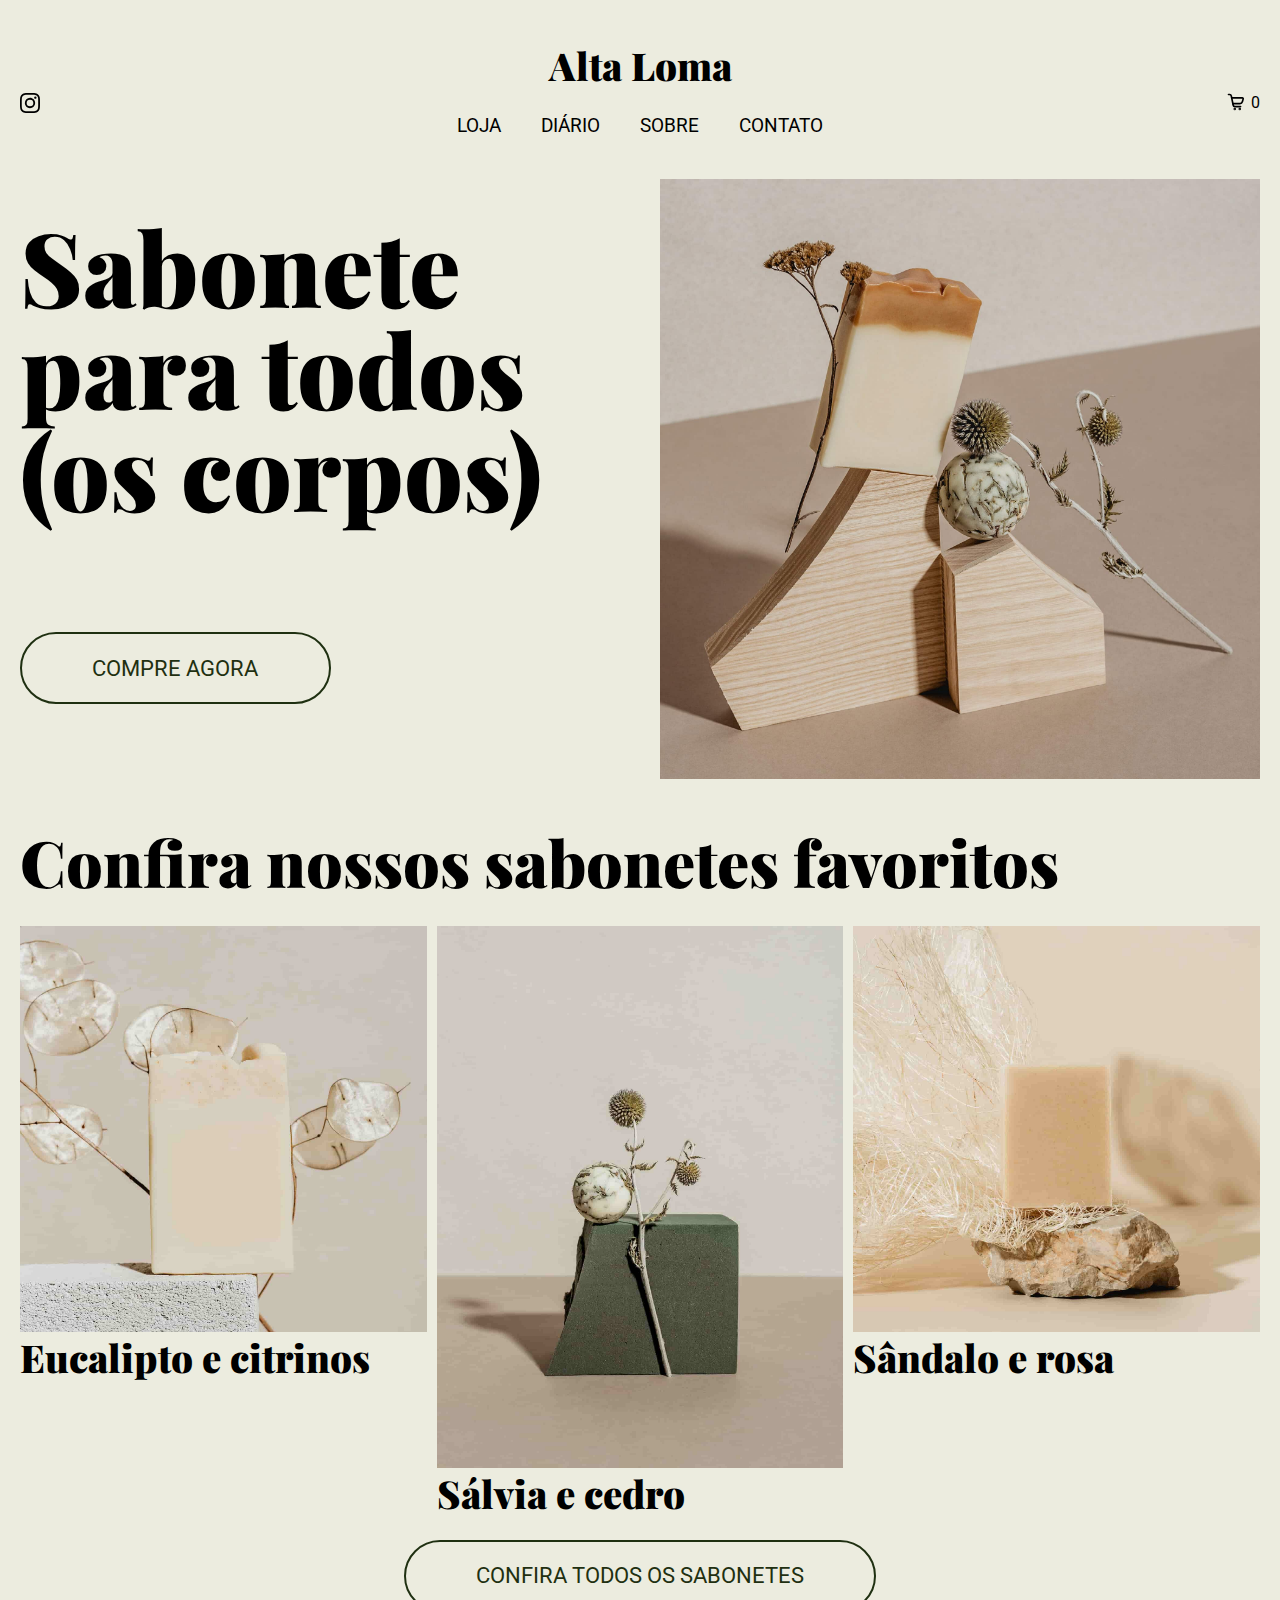
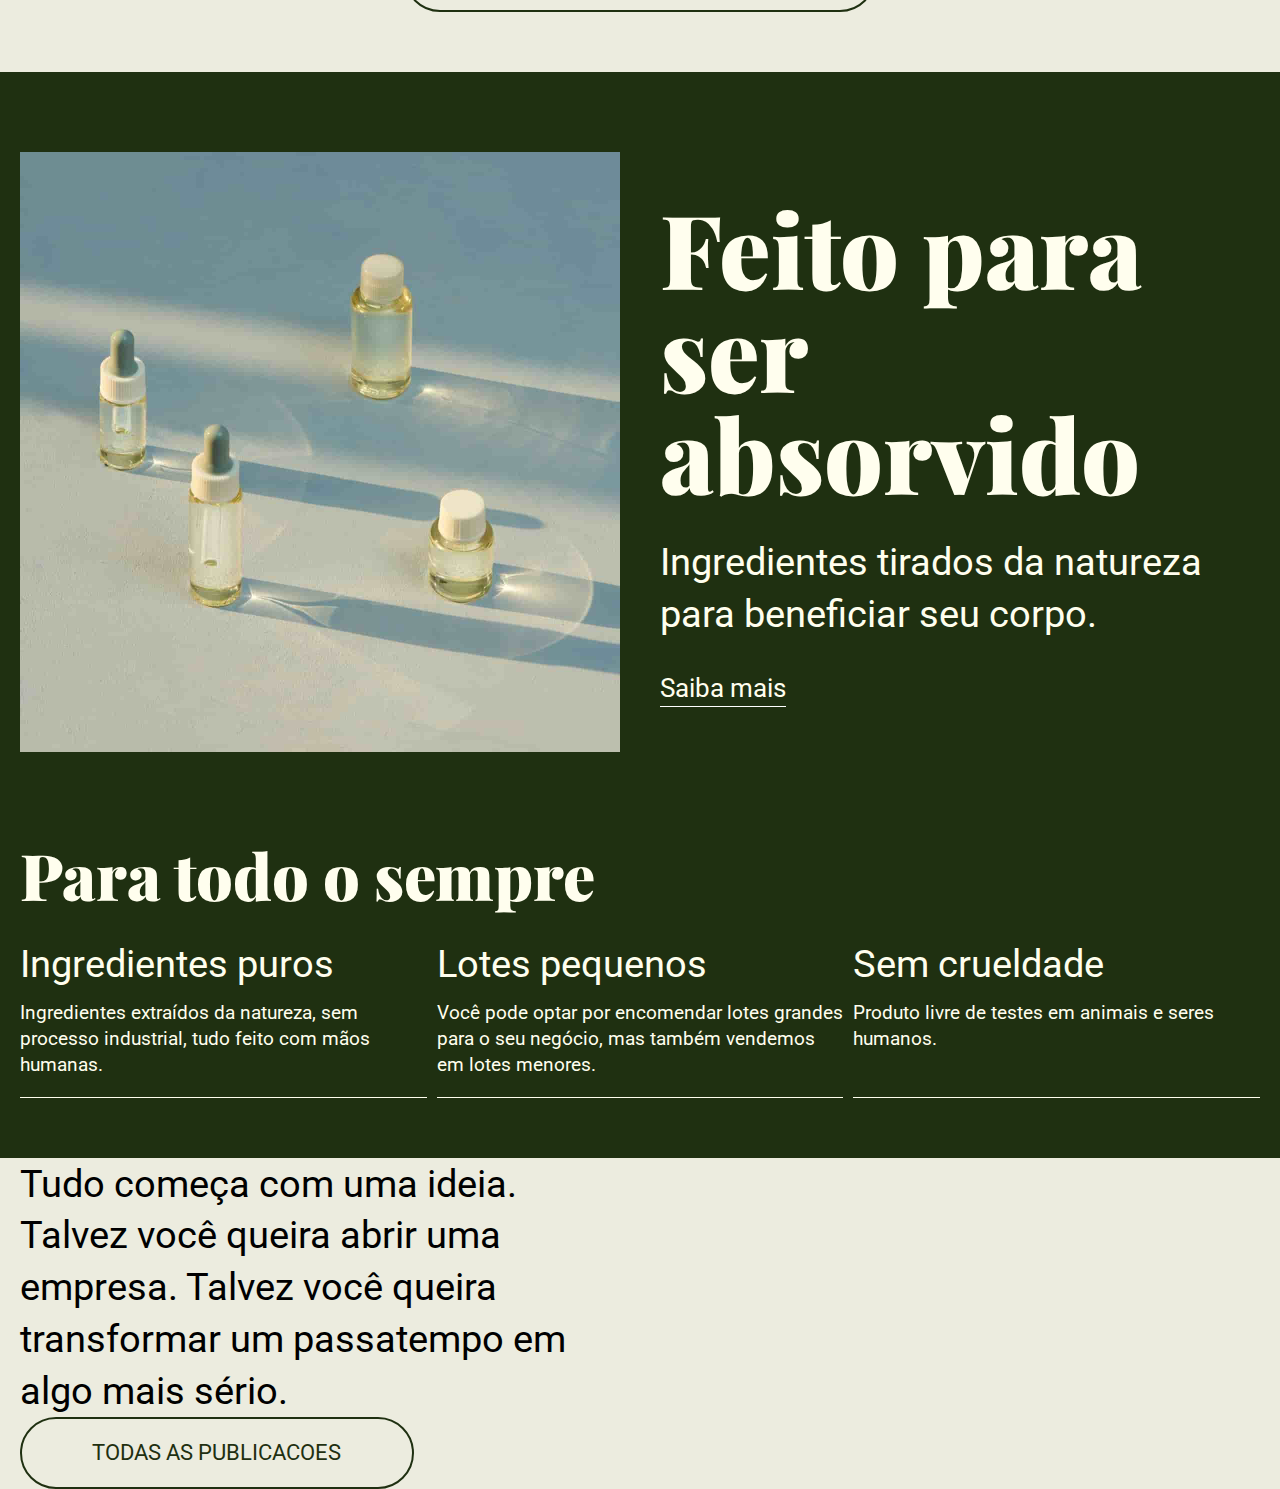
==== index.html @ 415ef09e "Inicia a seção de diário da home" ====
<!DOCTYPE html>
<html lang="pt-br">
<head>
  <meta charset="UTF-8">
  <meta name="viewport" content="width=device-width, initial-scale=1.0">
  <title>Alta Loma</title>
  <link rel="stylesheet" href="./css/style.css">

  <link rel="preconnect" href="https://fonts.googleapis.com">
  <link rel="preconnect" href="https://fonts.gstatic.com" crossorigin>
  <link href="https://fonts.googleapis.com/css2?family=Playfair+Display:ital,wght@0,400..900;1,400..900&family=Roboto:ital,wght@0,100..900;1,100..900&display=swap" rel="stylesheet">
</head>
<body>
  <header class="home">
    <a class="logo font-1-b" href="./">Alta Loma</a>
    <div class="carrinho-menu">
      <div class="rede-carrinho">
        <a class="rede" href="https://instagram.com"><img src="./img/redes/instagram.svg" alt="Instagram" width="20px" height="20px"></a>
        <div class="carrinho">
          <a href="./carrinho.html"><img src="./img/icones/shopping-cart.svg" alt="Carrinho de Compras" width="20px" height="20px"></a>
          <div class="carrinho-itens">
            <p class="cor-0 font-2-rem">0</p>
          </div>
        </div>
      </div>
      <img src="./img/icones/menu.svg" alt="menu" class="menu-toggle" width="30px" height="30px">
      <nav class="menu font-2">
        <ul id="menu-id">
          <li><a href="./loja.html">loja</a></li>
          <li><a href="./diario.html">diário</a></li>
          <li><a href="./sobre.html">sobre</a></li>
          <li><a href="./contato.html">contato</a></li>
        </ul>
      </nav>
    </div>
  </header>

  <main>
    <section id="introducao" class="container introducao">
      <div class="introducao-conteudo">
        <h1 aria-labelledby="introducao" class="font-1-l-b cor-0"><span>Sabonete</span> <span>para todos</span> <span>(os corpos)</span></h1>
        <a class="botao intro" href="./loja.html">compre agora</a>
      </div>

      <img src="./img/fotos/sabonete-intro.jpg" width="100%" height="100%" alt="Sabonetes para todos (os corpos).">
      </div>
    </section>
    
    <section id="sabonetes-home" class="container sabonetes-lista">
      <h2 aria-labelledby="sabonetes-home" class="font-1-m-b">Confira nossos sabonetes favoritos</h2>

      <ul>
        <li>
          <article>
            <img src="./img/fotos/eucalipto-e-citrinos-op.jpg" alt="Eucalipto e citrinos">
            <h3 class="font-1-b">Eucalipto e citrinos</h3>
          </article>
        </li>
        <li>
          <article>
            <img src="./img/fotos/salvia-e-cedro-op.jpg" alt="Sálvia e cedro">
            <h3 class="font-1-b">Sálvia e cedro</h3>
          </article>
        </li>
        <li>
          <article>
            <img src="./img/fotos/sandalo-e-rosa-op.jpg" alt="Sândalo e rosa">
            <h3  class="font-1-b">Sândalo e rosa</h3>
          </article>
        </li>
      </ul>

      <a class="botao lista" href="./loja.html">confira todos os sabonetes</a>
    </section>

    <section id="sobre-home" class="container sobre-home">
      <div aria-labelledby="sobre-home" class="sobre-intro">
        <img src="./img/fotos/ingredientes-op.jpg" alt="Ingredientes">

        <div class="sobre-item">
          <h2 class="font-1-l-b cor-6">Feito para ser absorvido</h2>
          <p class="font-2-m cor-6">Ingredientes tirados da natureza para beneficiar seu corpo.</p>
          <a class="font-2-s cor-6" href="./sobre.html">Saiba mais</a>
        </div>
      </div>

      <div class="sobre-informacoes">
        <h2 class="font-1-m-b cor-6">Para todo o sempre</h2>
        <ul>
          <li>
            <article>
              <h3 class="font-2-m cor-6">Ingredientes puros</h3>
              <p class="font-2 cor-6">Ingredientes extraídos da natureza, sem processo industrial, tudo feito com mãos humanas.</p>
            </article>
          </li>
          <li>
            <article>
              <h3 class="font-2-m cor-6">Lotes pequenos</h3>
              <p class="font-2 cor-6">Você pode optar por encomendar lotes grandes para o seu negócio, mas também vendemos em lotes menores.</p>
            </article>
          </li>
          <li>
            <article>
              <h3 class="font-2-m cor-6">Sem crueldade</h3>
              <p class="font-2 cor-6">Produto livre de testes em animais e seres humanos.</p>
            </article>
          </li>
        </ul>
      </div>
    </section>

    <section id="diario-home" class="diario-home">
      <div class="diario-conteudo">
        <p class="font-2-m cor-0">Tudo começa com uma ideia. Talvez você queira abrir uma empresa. Talvez você queira transformar um passatempo em algo mais sério.</p>
        <a class="botao" href="./diario.html">todas as publicacoes</a>
      </div>

      <div class="diario-itens">
        <div>
          <img src="" alt="">
          <img src="" alt="">
        </div>

        <ul>
          <li>
            <article>
              <a href="">
                <img src="" alt="">
                <p></p>
              </a>
            </article>
          </li>
          <li>
            <article>
              <a href="">
                <img src="" alt="">
                <p></p>
              </a>
            </article>
          </li>
        </ul>
      </div>
    </section>

  </main>

  <script src="./js/script.js"></script>
</body>
</html>
---- css/style.css ----
/* GLOBAL */
@import url(./global/global.css);
@import url(./global/header.css);

/* UTILIDADES */
@import url(./utilidades/tipografia.css);
@import url(./utilidades/cores.css);
@import url(./utilidades/componentes.css);

/* HOME */
@import url(./home/introducao.css);
@import url(./home/sabonetes-lista.css);
@import url(./home/sobre-home.css);
@import url(./home/diario-home.css);
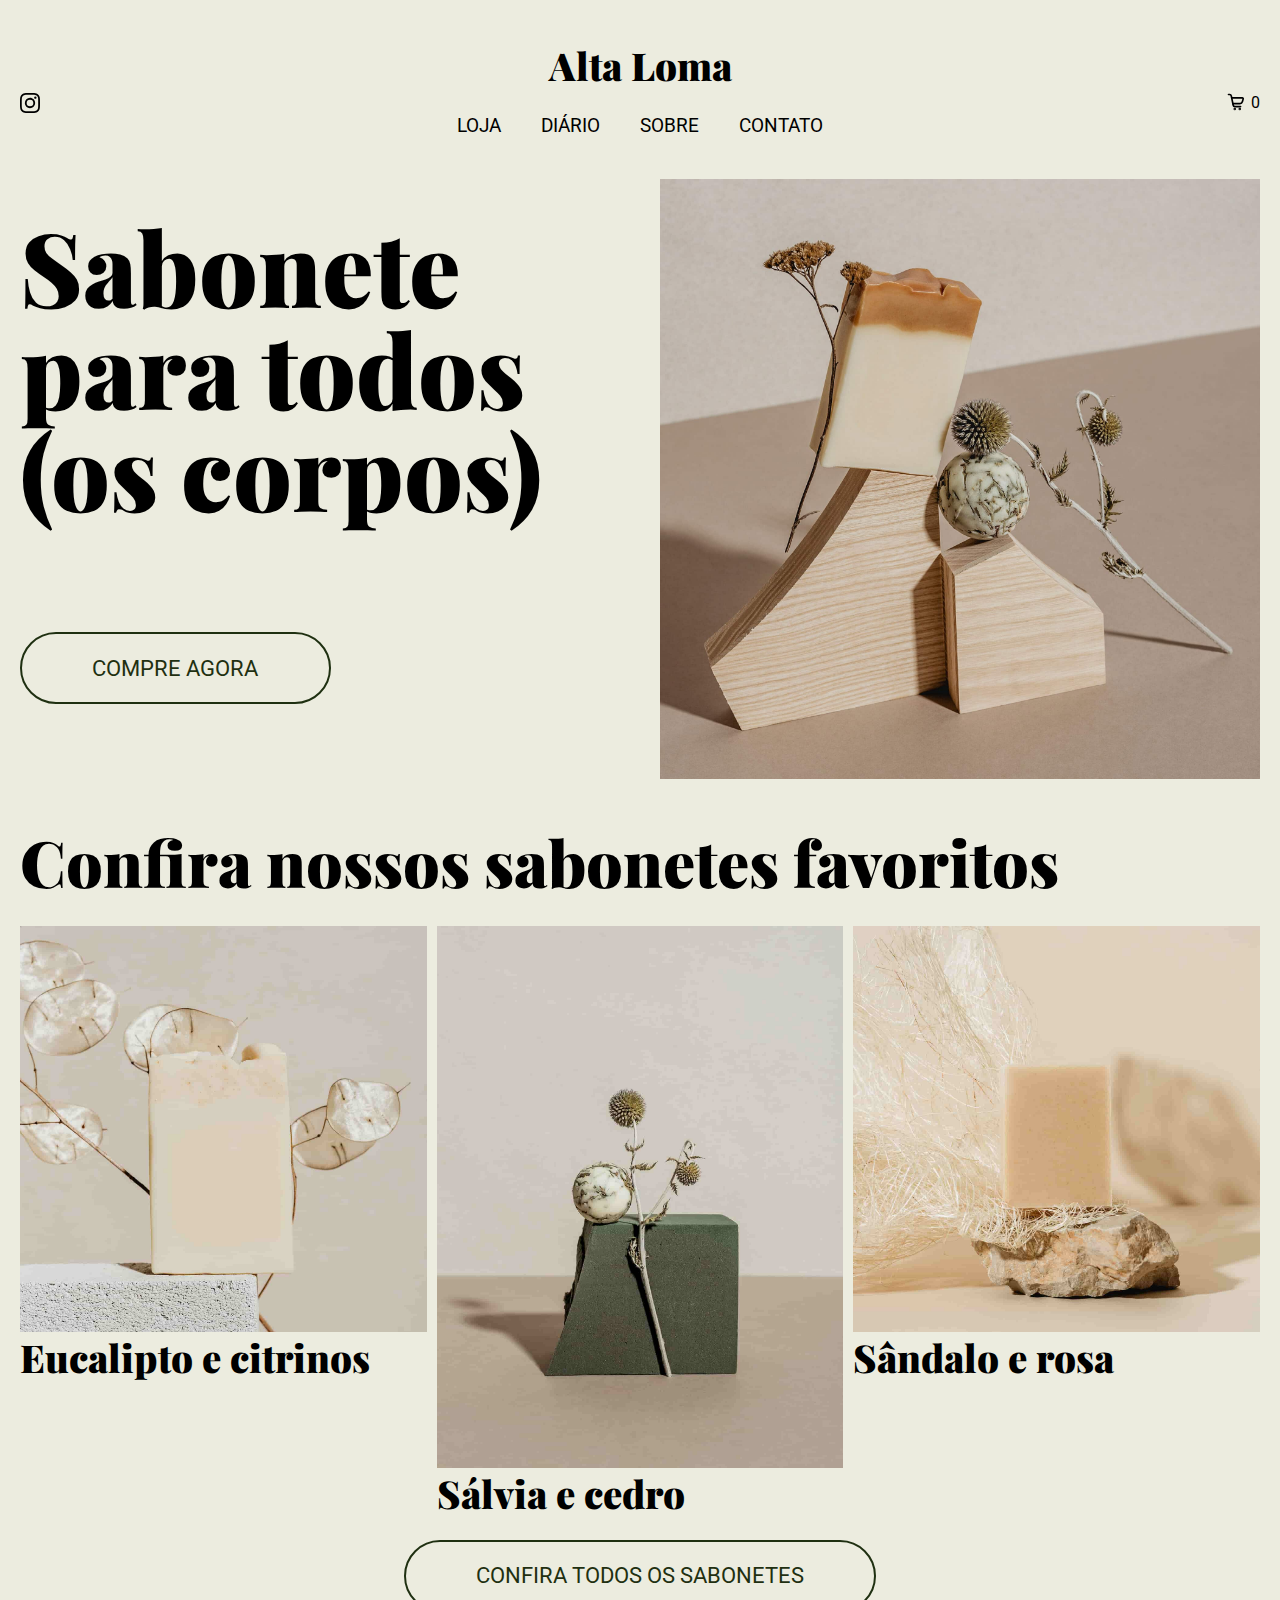
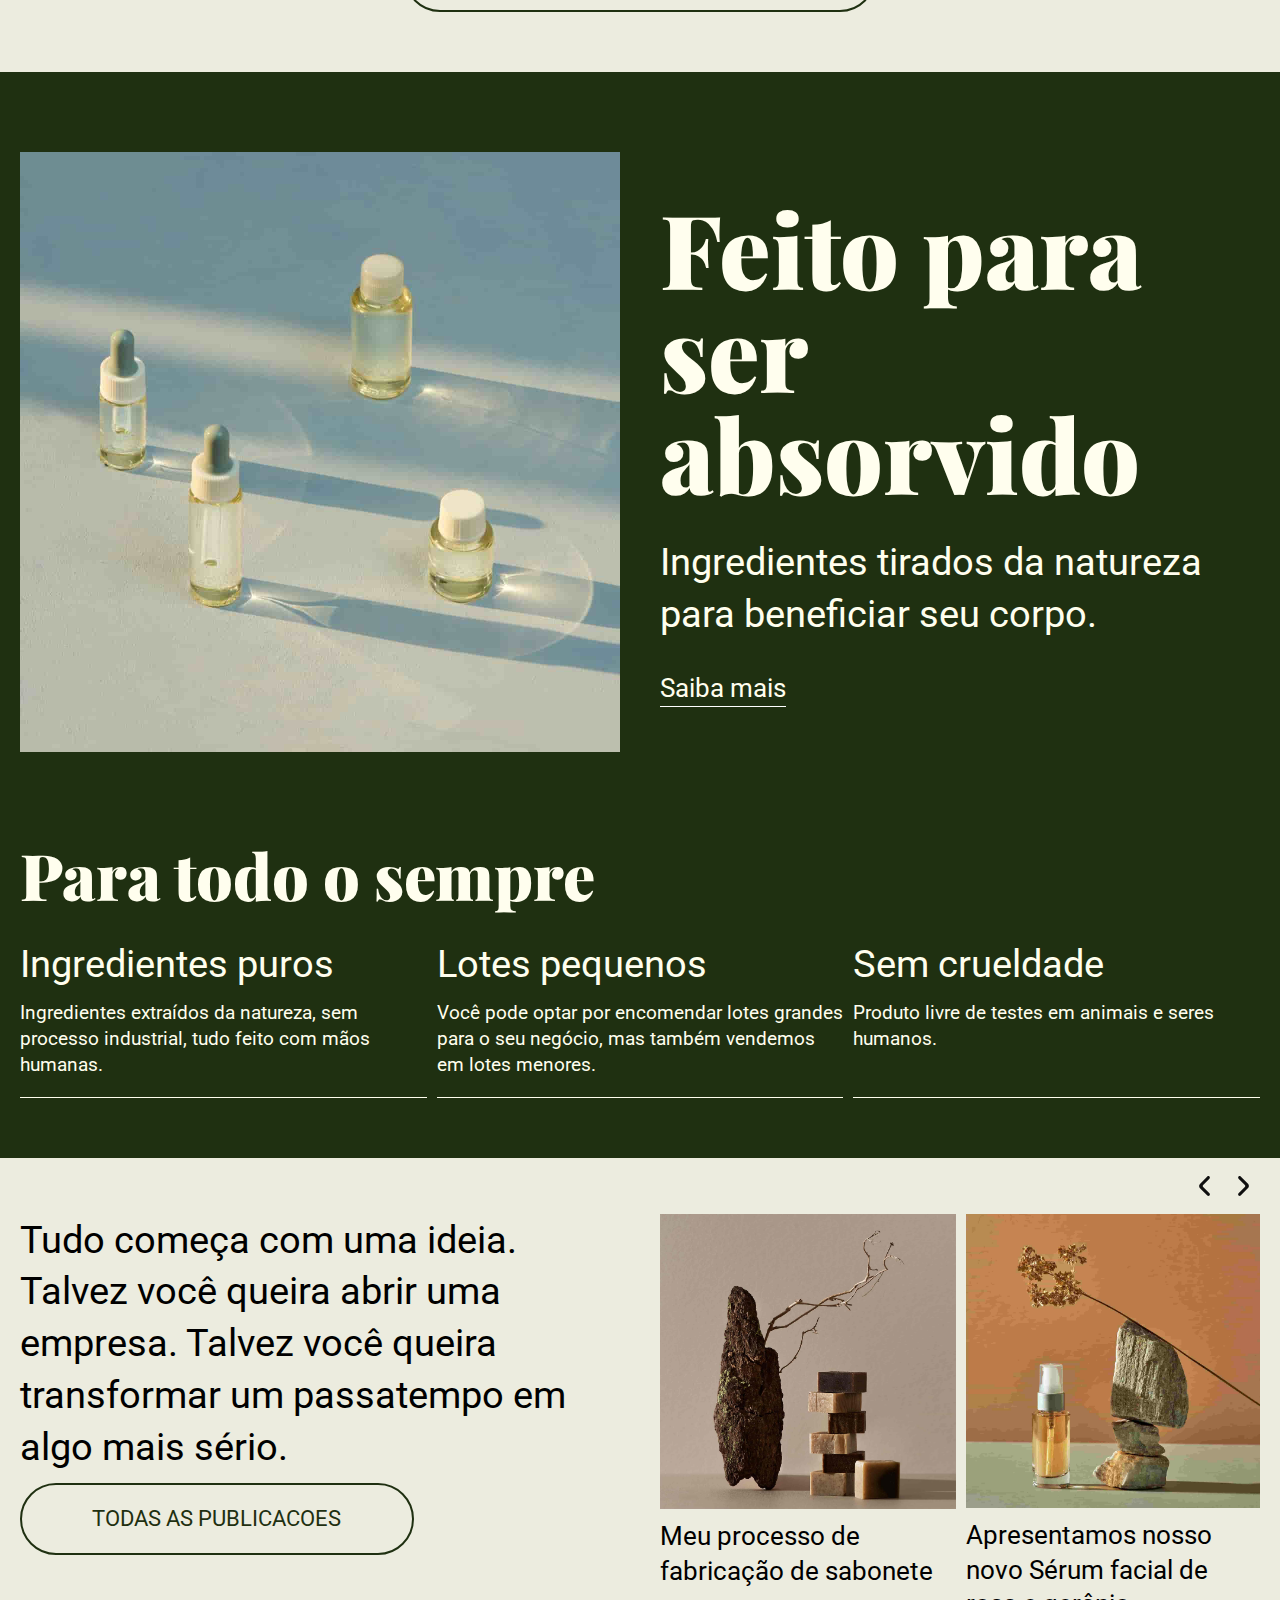
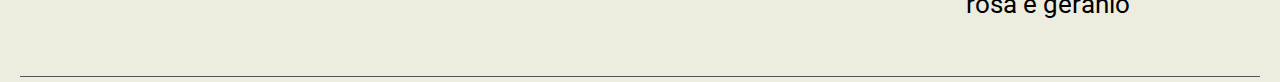
==== commit 35cef131: "Completa a seção de diário na home sem JavaScript" ====
--- a/index.html
+++ b/index.html
@@ -116,25 +116,41 @@
       </div>
 
       <div class="diario-itens">
-        <div>
-          <img src="" alt="">
-          <img src="" alt="">
+        <div class="seta">
+          <img class="seta-esquerda" src="./img/icones/seta-para-esquerda.svg" width="36px" height="36px" alt="Navegar para esquerda">
+          <img class="seta-direita" src="./img/icones/seta-para-direita.svg" width="36px" height="36px" alt="Navegar para direita">
         </div>
 
-        <ul>
-          <li>
+        <ul id="lista">
+          <li class="show">
             <article>
               <a href="">
-                <img src="" alt="">
-                <p></p>
+                <img src="./img/diario/fabricacao-de-sabonete-op.jpg" alt="fabricação de sabonete">
+                <p class="font-2-s cor-0">Meu processo de fabricação de sabonete</p>
+              </a>
+            </article>
+          </li>
+          <li class="show">
+            <article>
+              <a href="">
+                <img src="./img/diario/serum-facial-op.jpg" alt="Sérum facial">
+                <p class="font-2-s cor-0">Apresentamos nosso novo Sérum facial de rosa e gerânio</p>
               </a>
             </article>
           </li>
           <li>
             <article>
               <a href="">
-                <img src="" alt="">
-                <p></p>
+                <img src="./img/diario/alcool-op.jpg" alt="Álcool em gel caseiro">
+                <p class="font-2-s cor-0">Álcool em gel caseiro</p>
+              </a>
+            </article>
+          </li>
+          <li>
+            <article>
+              <a href="">
+                <img src="./img/diario/salvia-op.jpg" alt="O poder da sálvia">
+                <p class="font-2-s cor-0">O poder da sálvia</p>
               </a>
             </article>
           </li>
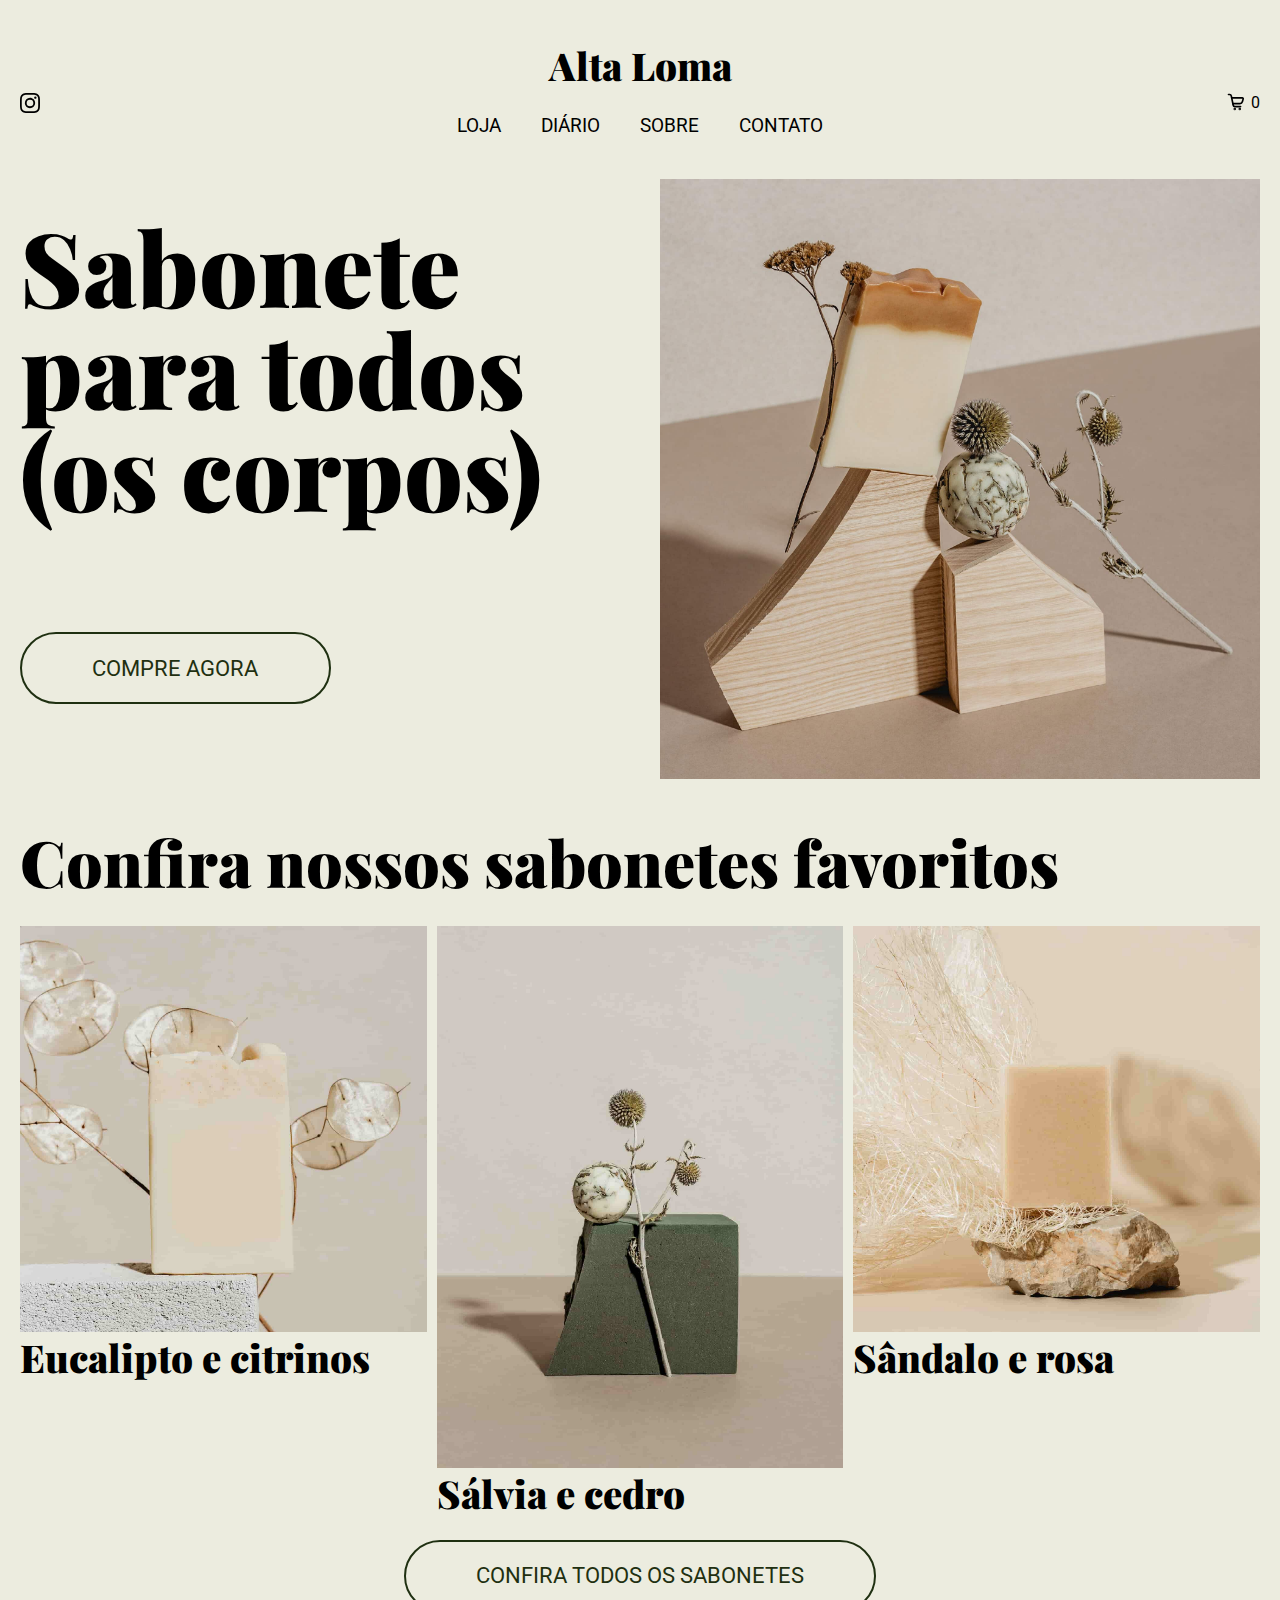
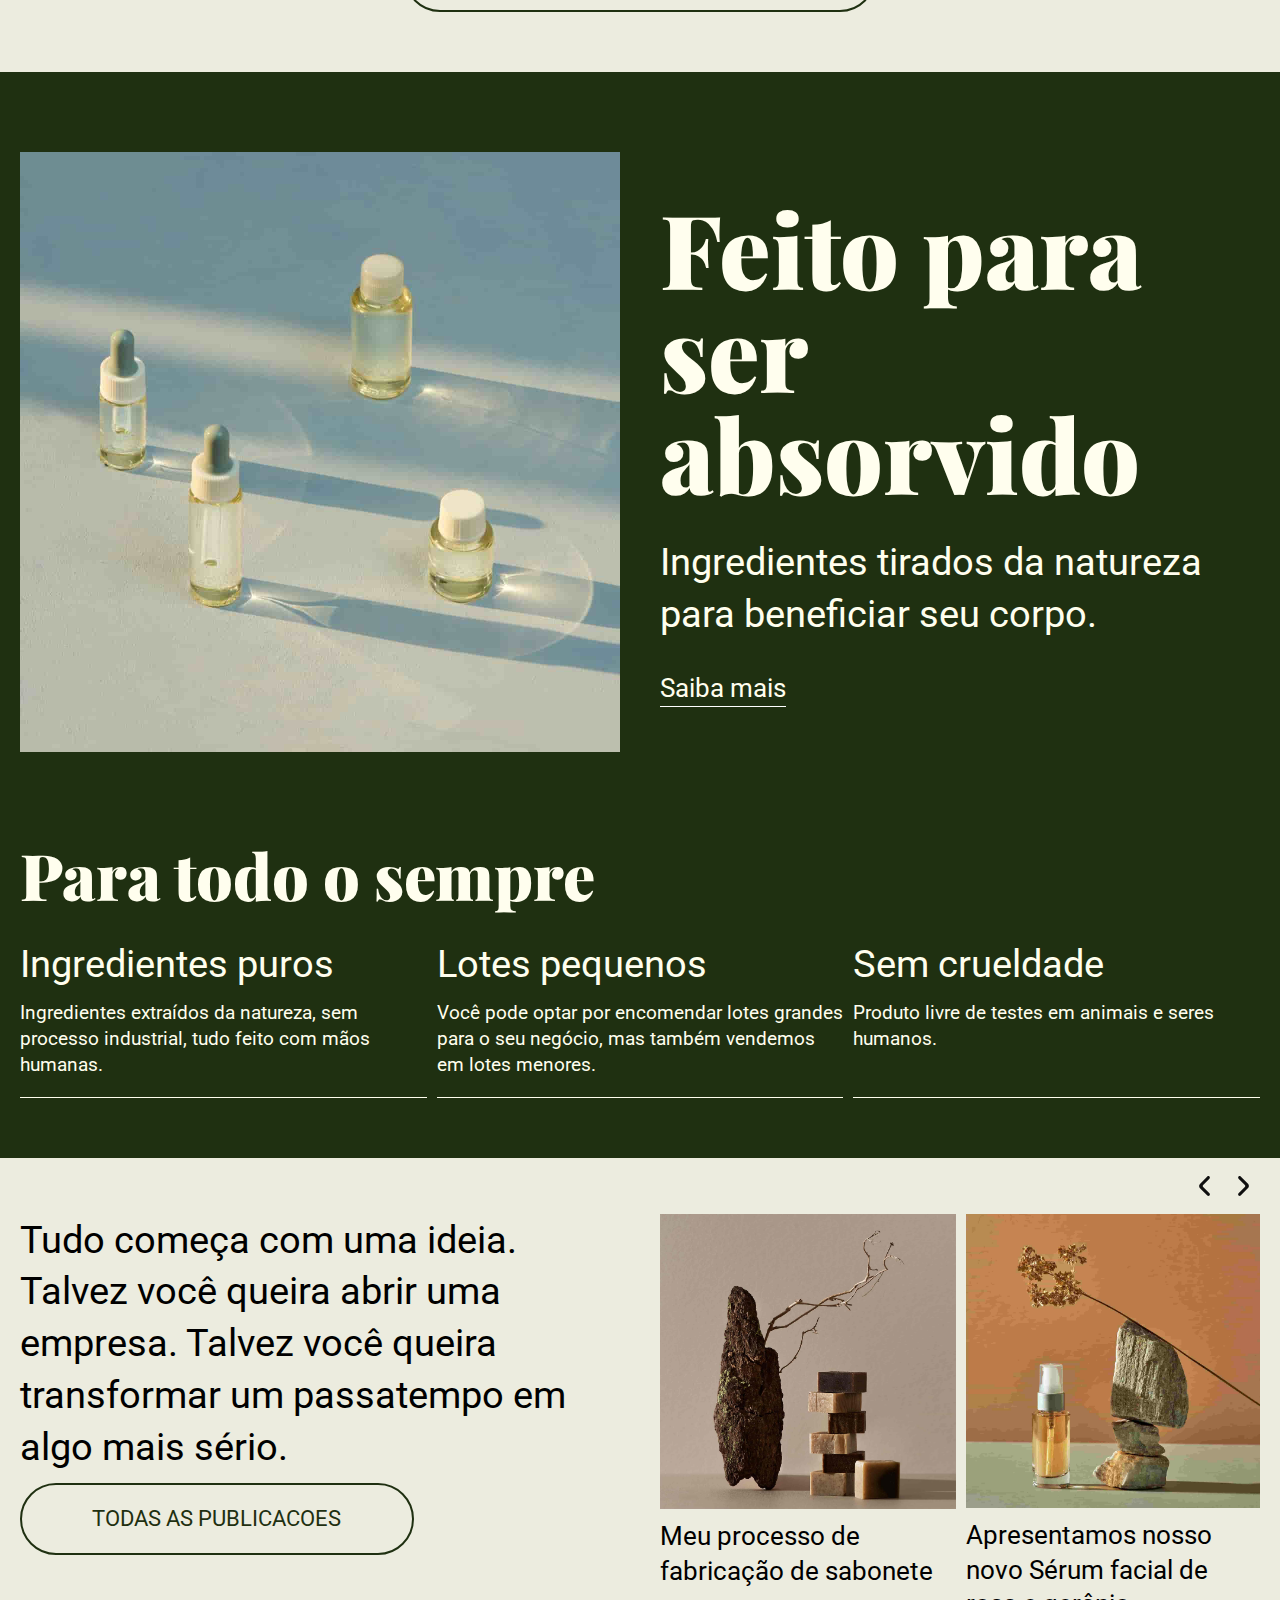
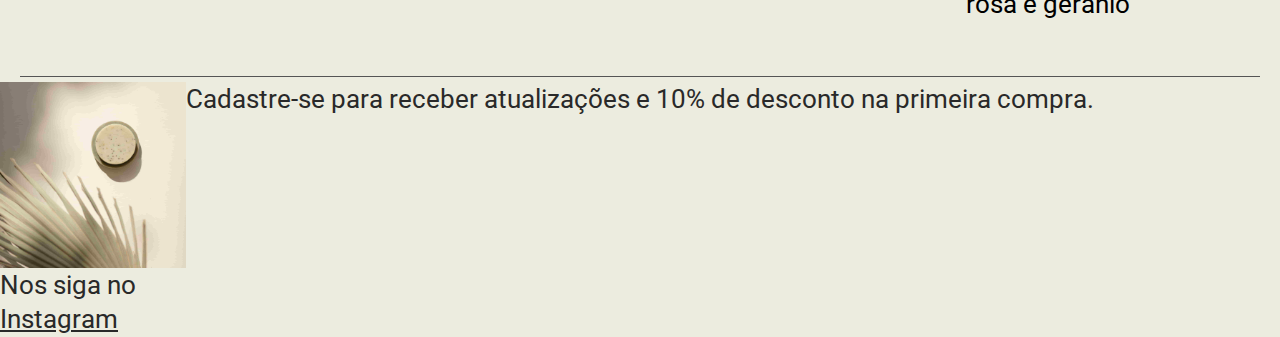
==== commit 07dd0170: "Inicia o footer" ====
--- a/index.html
+++ b/index.html
@@ -112,7 +112,7 @@
     <section id="diario-home" class="diario-home">
       <div class="diario-conteudo">
         <p class="font-2-m cor-0">Tudo começa com uma ideia. Talvez você queira abrir uma empresa. Talvez você queira transformar um passatempo em algo mais sério.</p>
-        <a class="botao" href="./diario.html">todas as publicacoes</a>
+        <a class="botao diario-botao" href="./diario.html">todas as publicacoes</a>
       </div>
 
       <div class="diario-itens">
@@ -157,8 +157,24 @@
         </ul>
       </div>
     </section>
+  </main>
 
-  </main>
+  <footer>
+    <section class="footer">
+      <div class="footer-redes">
+        <img src="./img/fotos/footer-op.jpg" alt="">
+        <p class="font-2-s cor-9">Nos siga no <a class="cor-9" href="https://www.instagram.com" target="_blank">Instagram</a></p>
+      </div>
+
+      <div class="footer-cadastro">
+        <p  class="font-2-s cor-9">Cadastre-se para receber atualizações e 10% de desconto na primeira compra.</p>
+      </div>
+
+      <div class="footer-abas">
+
+      </div>
+    </section>
+  </footer>
 
   <script src="./js/script.js"></script>
 </body>
--- a/css/style.css
+++ b/css/style.css
@@ -1,6 +1,7 @@
 /* GLOBAL */
 @import url(./global/global.css);
 @import url(./global/header.css);
+@import url(./global/footer.css);
 
 /* UTILIDADES */
 @import url(./utilidades/tipografia.css);
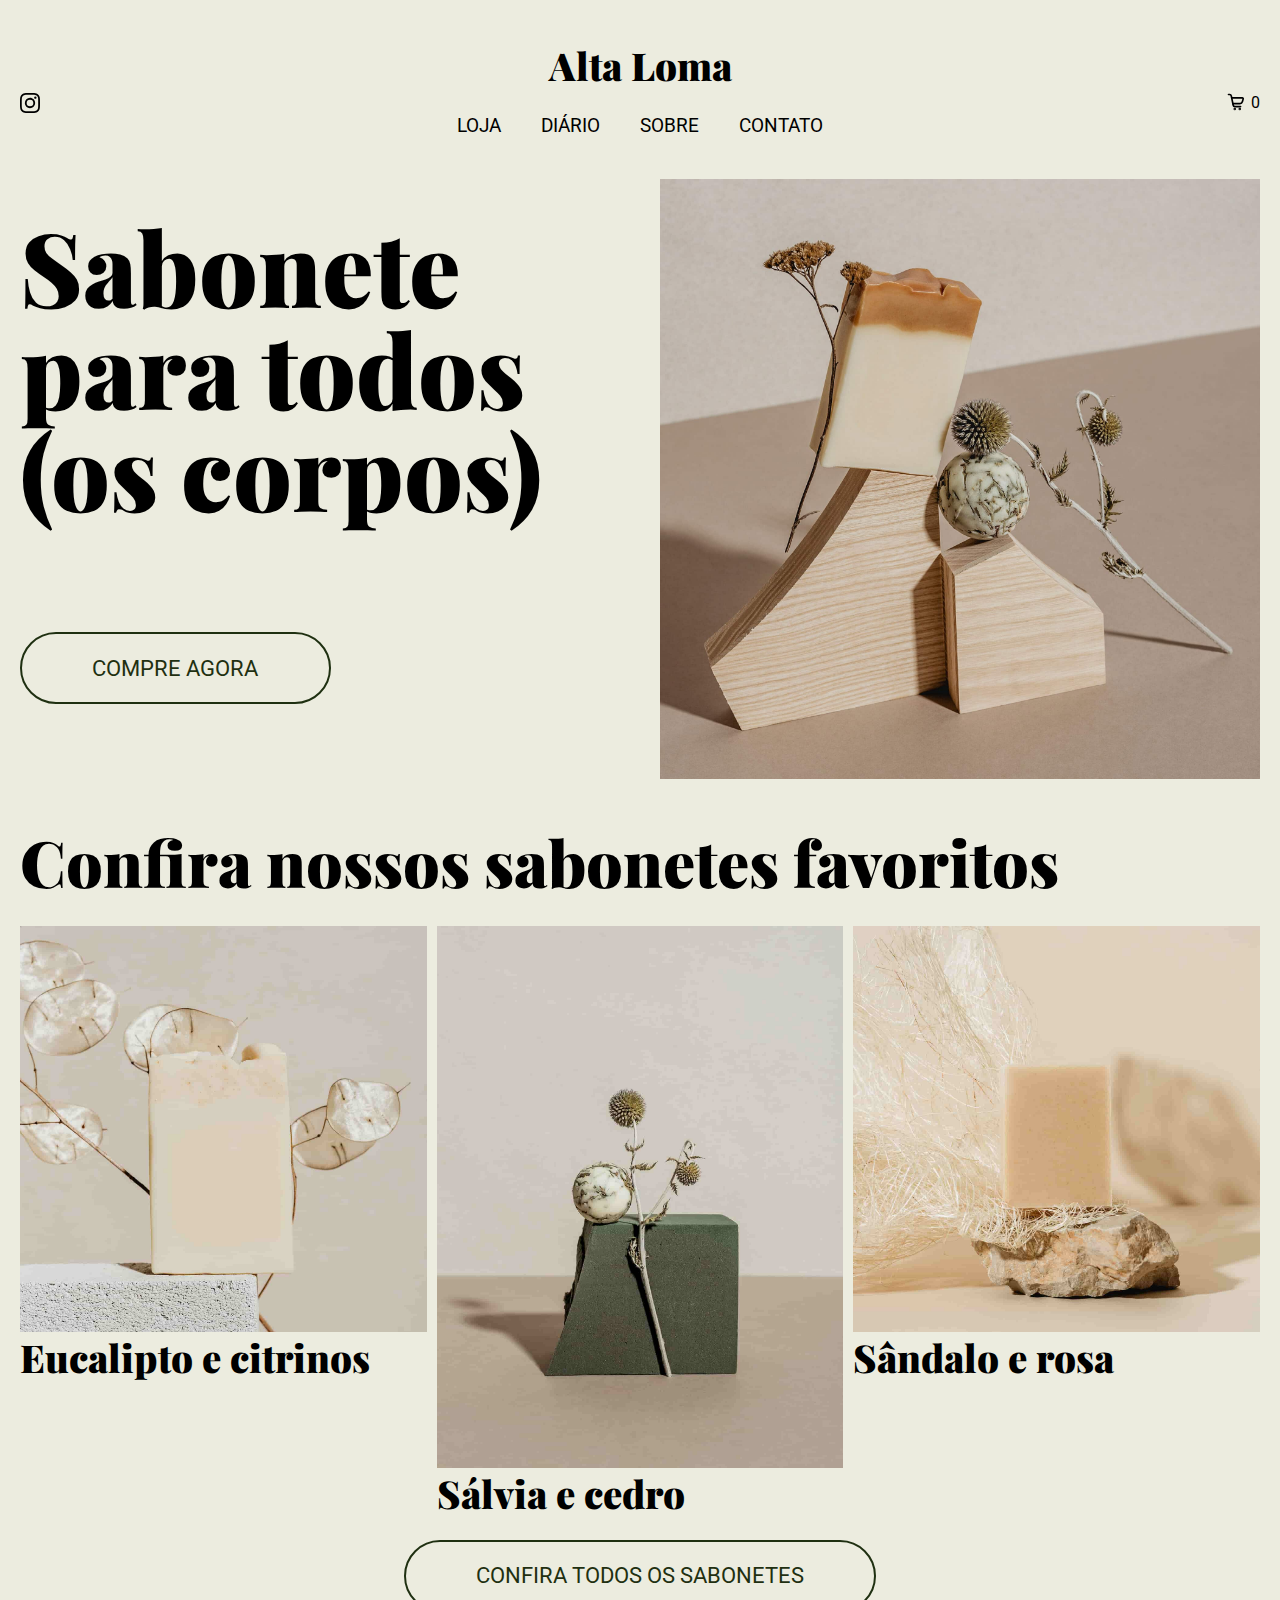
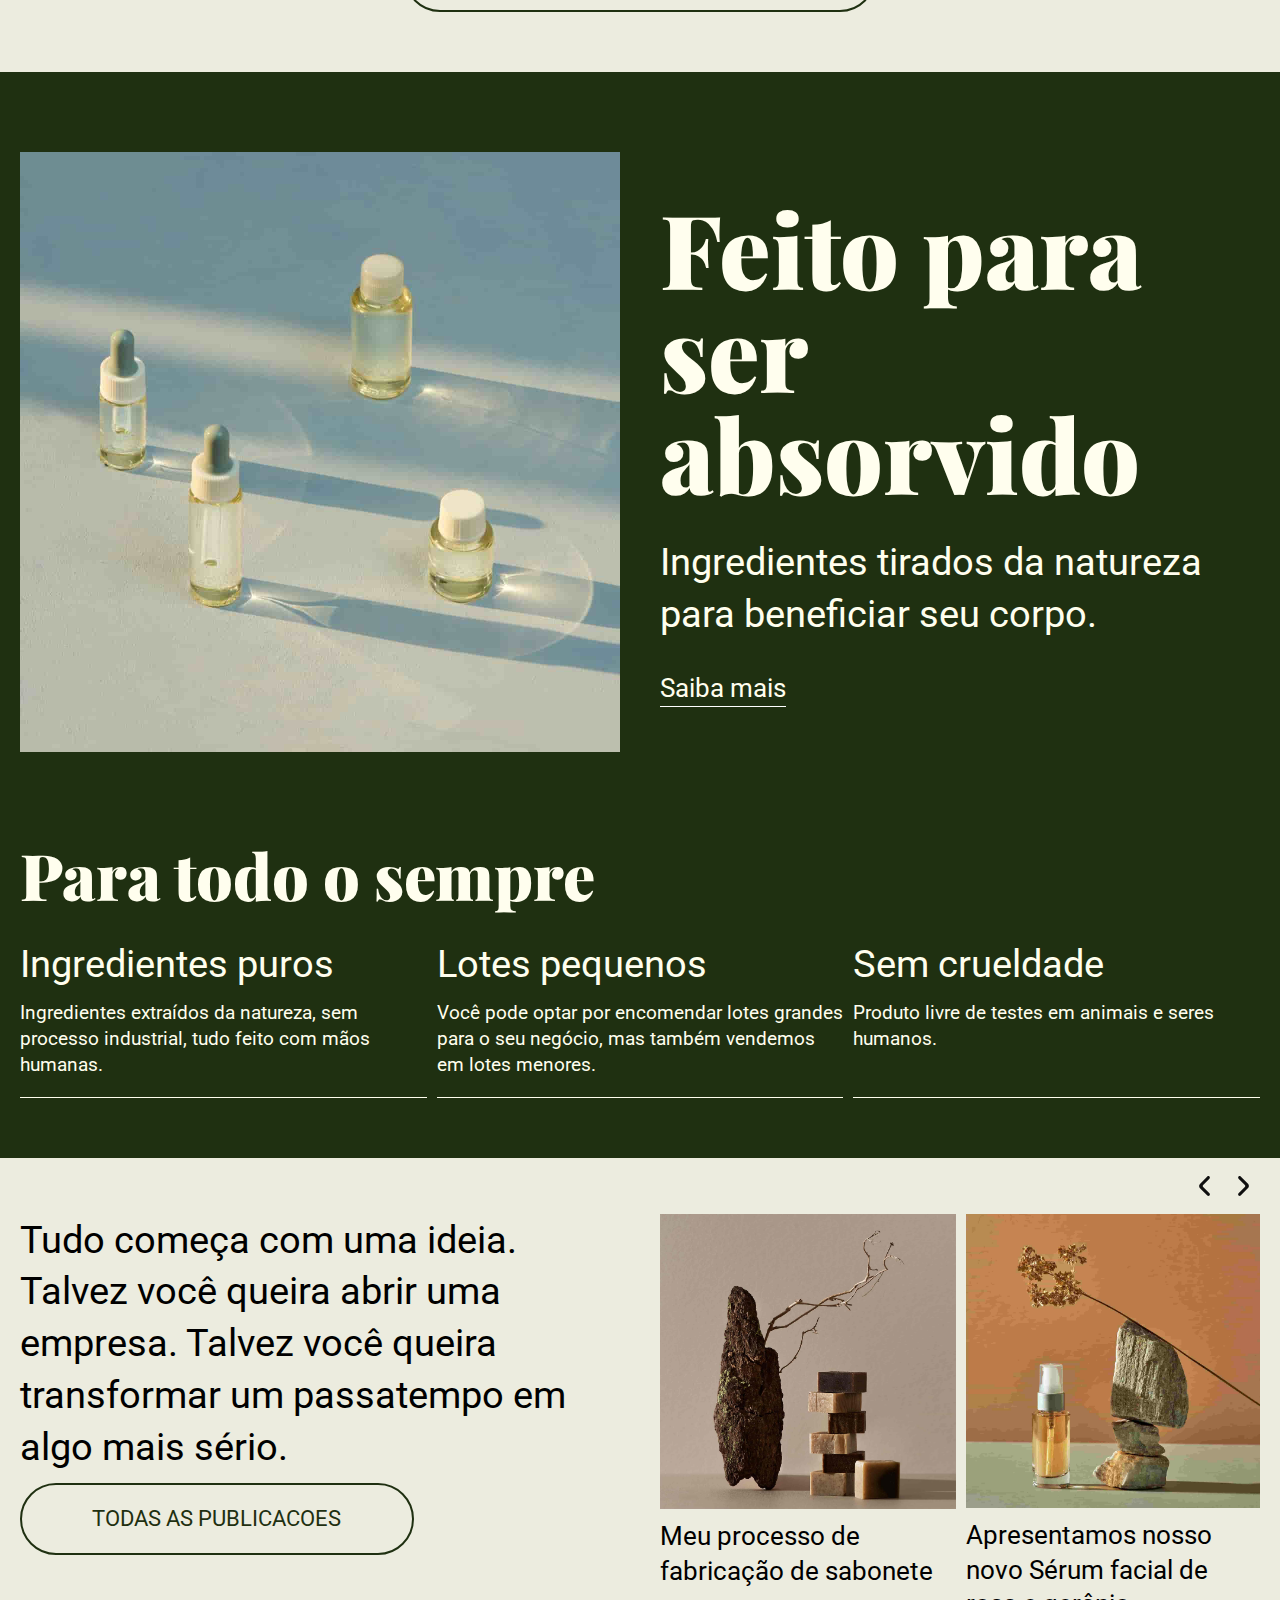
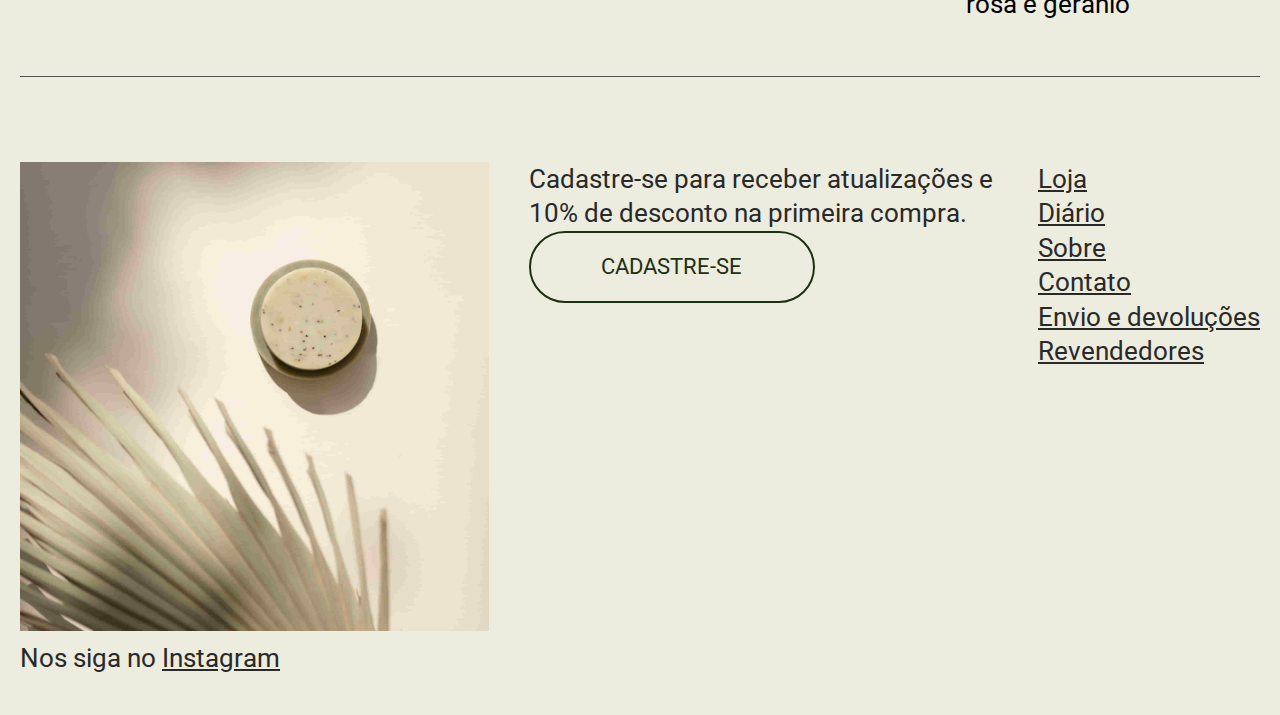
==== commit 0e4e4c32: "Começa a organização dos containers do footer" ====
--- a/index.html
+++ b/index.html
@@ -168,10 +168,42 @@
 
       <div class="footer-cadastro">
         <p  class="font-2-s cor-9">Cadastre-se para receber atualizações e 10% de desconto na primeira compra.</p>
+        <a class="botao" href="./cadastro.html">cadastre-se</a>
       </div>
 
       <div class="footer-abas">
-
+        <ul>
+          <li>
+            <article>
+              <a class="font-2-s cor-9" href="./loja.html">Loja</a>
+            </article>
+          </li>
+          <li>
+            <article>
+              <a class="font-2-s cor-9" href="./diario.html">Diário</a>
+            </article>
+          </li>
+          <li>
+            <article>
+              <a class="font-2-s cor-9" href="./sobre.html">Sobre</a>
+            </article>
+          </li>
+          <li>
+            <article>
+              <a class="font-2-s cor-9" href="./contato.html">Contato</a>
+            </article>
+          </li>
+          <li>
+            <article>
+              <a class="font-2-s cor-9" href="./envio.html">Envio e devoluções</a>
+            </article>
+          </li>
+          <li>
+            <article>
+              <a class="font-2-s cor-9" href="./revendedores.html">Revendedores</a>
+            </article>
+          </li>
+        </ul>
       </div>
     </section>
   </footer>
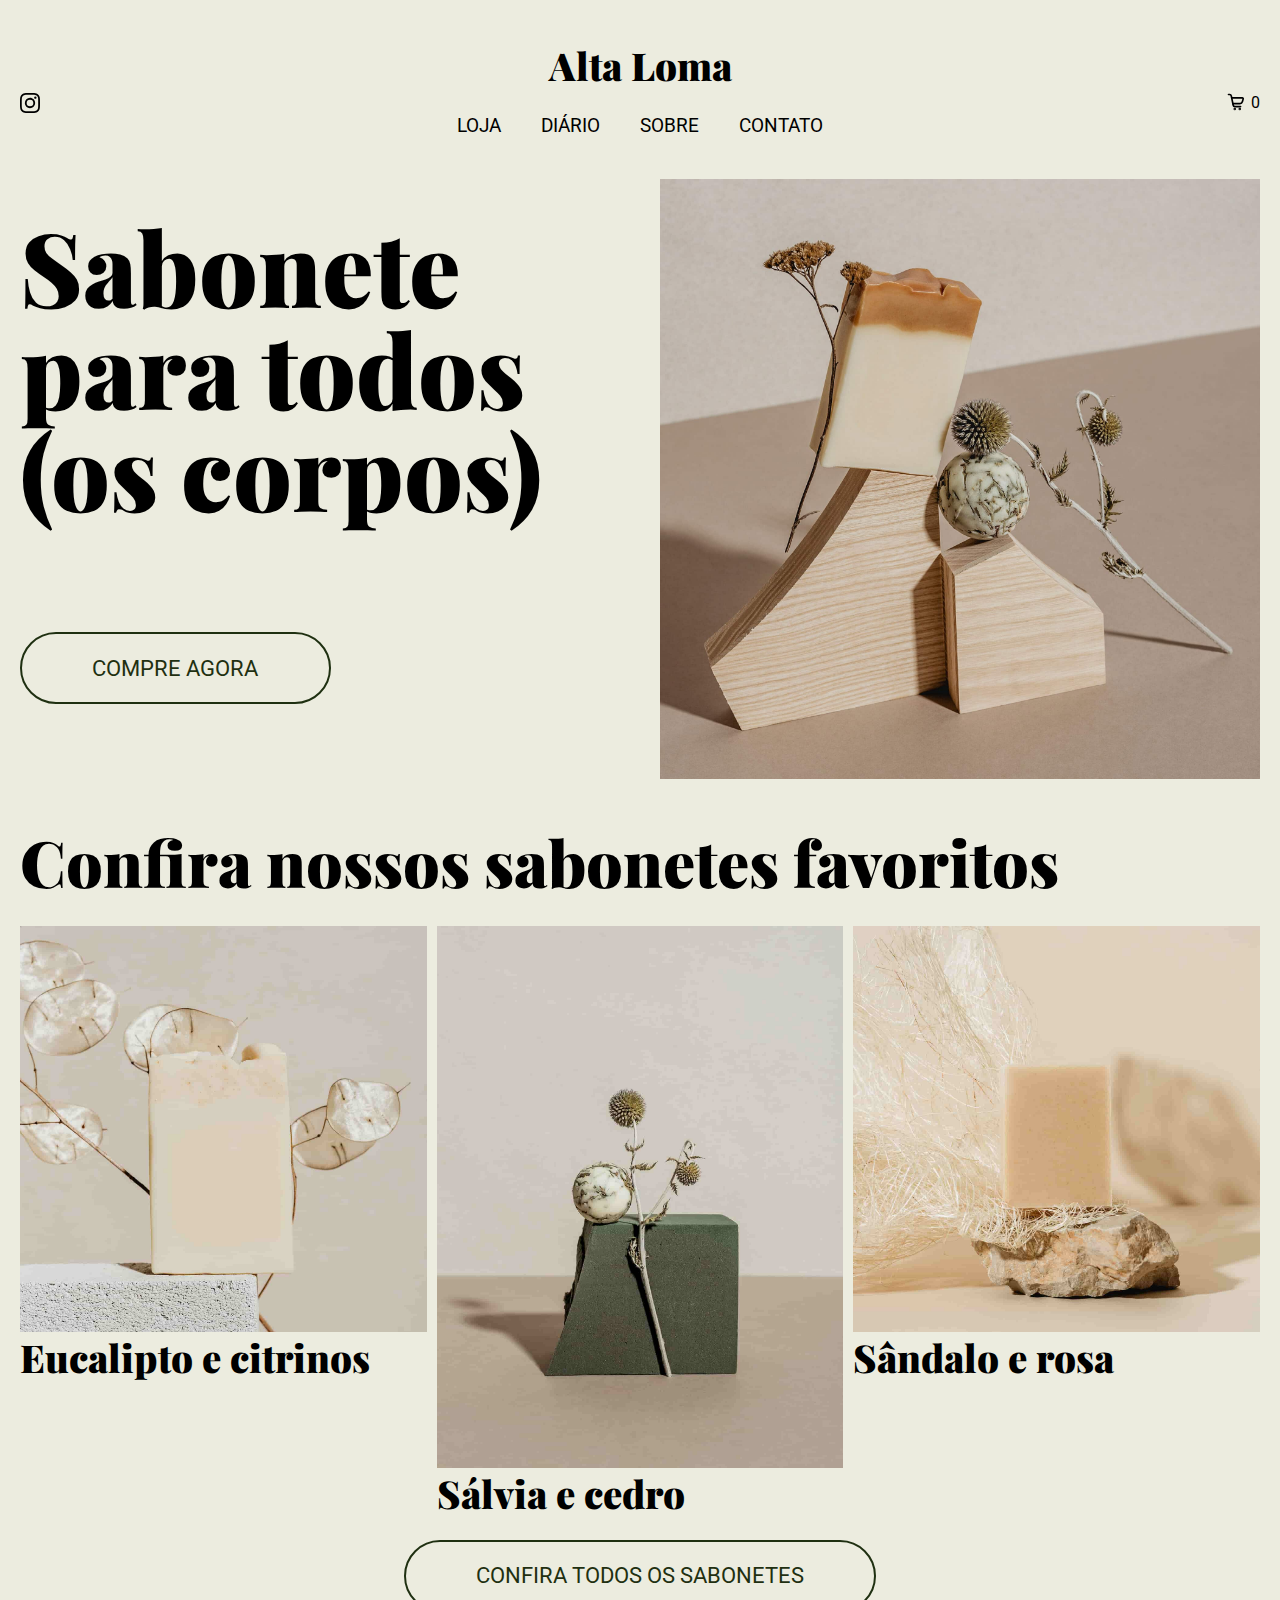
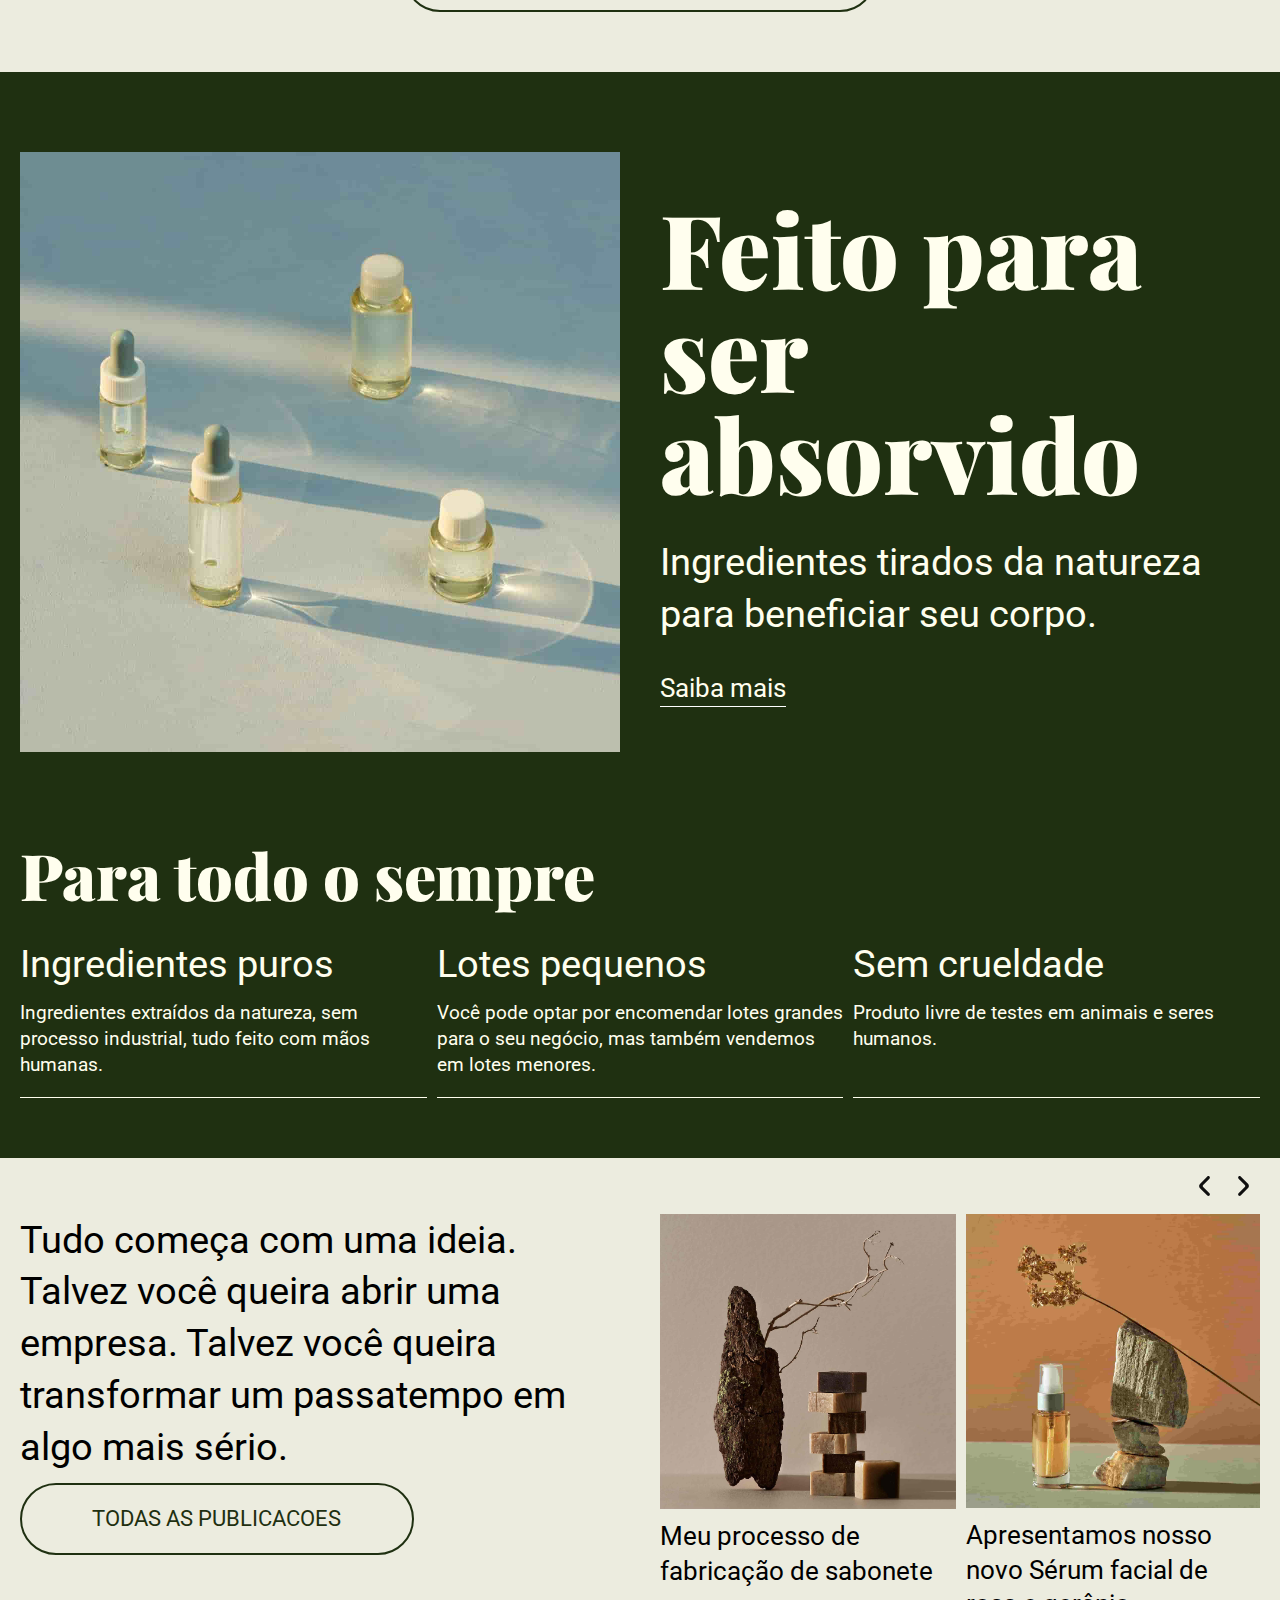
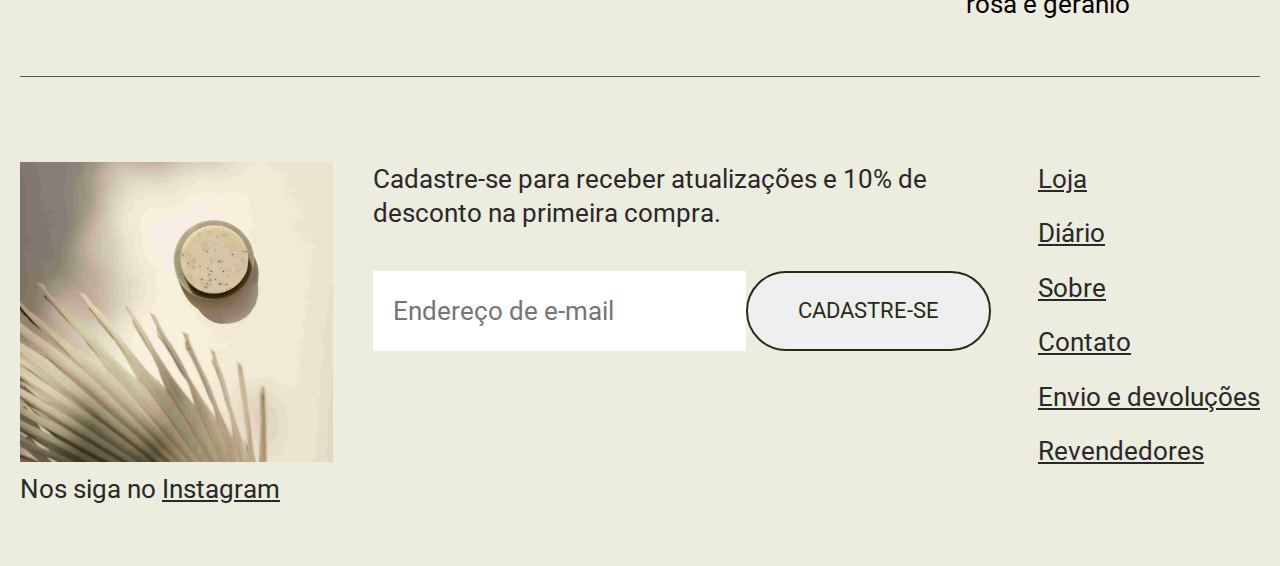
==== commit 9906a49b: "Completa o footer sem responsividade e JavaScript" ====
--- a/index.html
+++ b/index.html
@@ -168,7 +168,11 @@
 
       <div class="footer-cadastro">
         <p  class="font-2-s cor-9">Cadastre-se para receber atualizações e 10% de desconto na primeira compra.</p>
-        <a class="botao" href="./cadastro.html">cadastre-se</a>
+        <form class="form" action="">
+          <label for="email"></label>
+          <input class="cor-5 font-2-s" type="email" id="email" name="email" placeholder="Endereço de e-mail">
+          <button class="botao botao-footer" href="./cadastro.html">cadastre-se</button>
+        </form>
       </div>
 
       <div class="footer-abas">
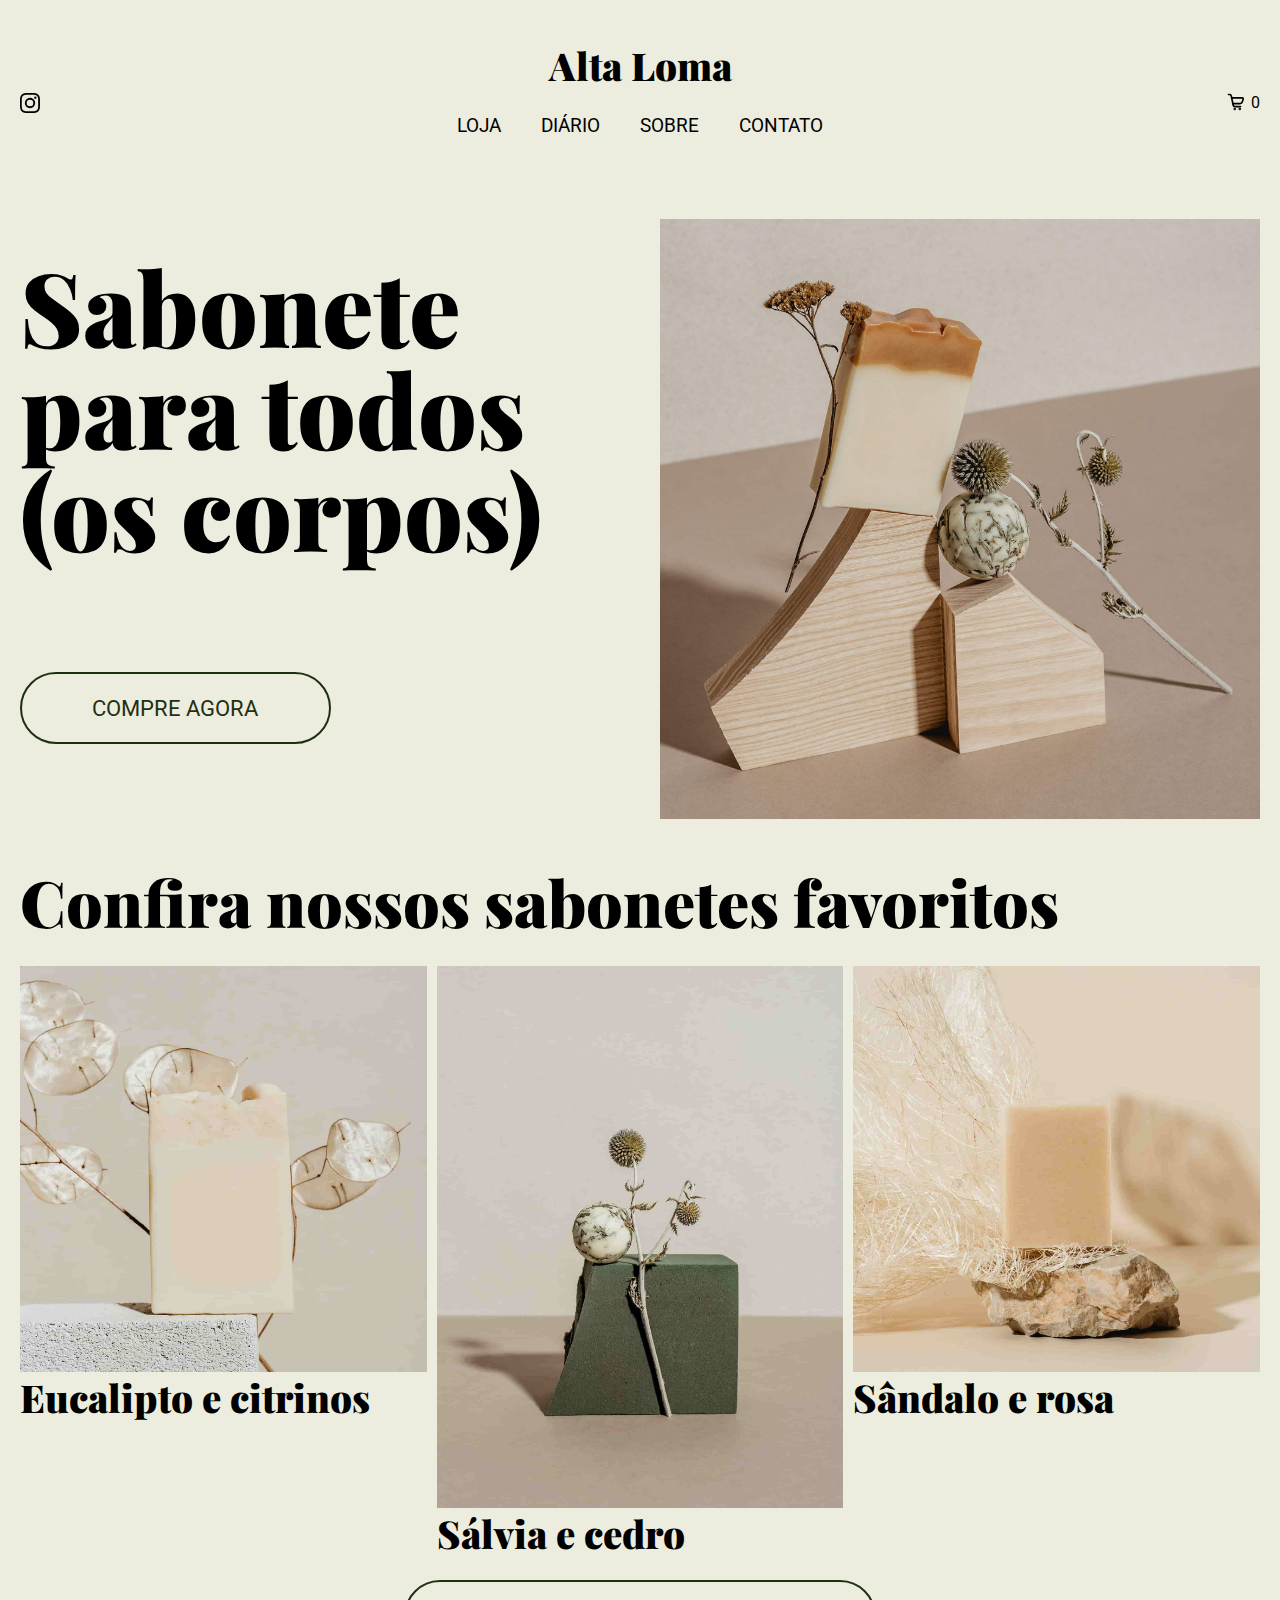
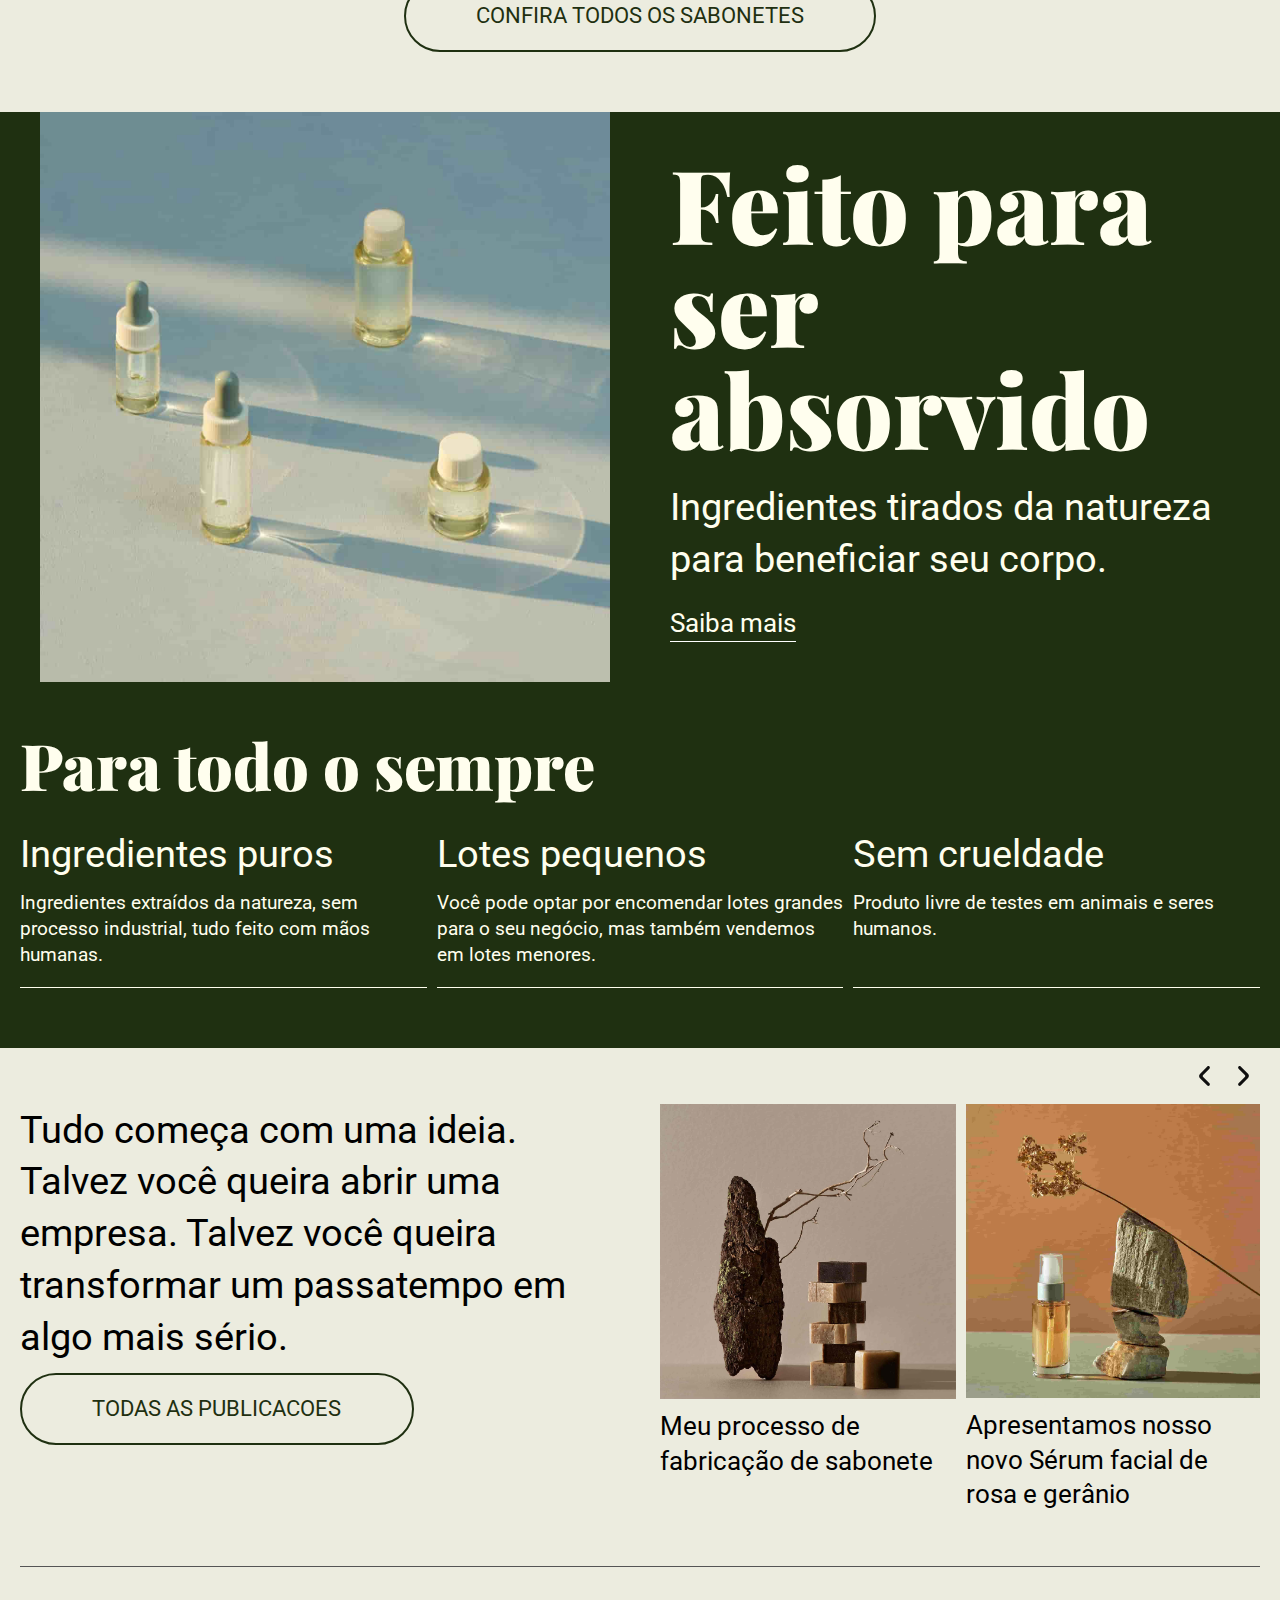
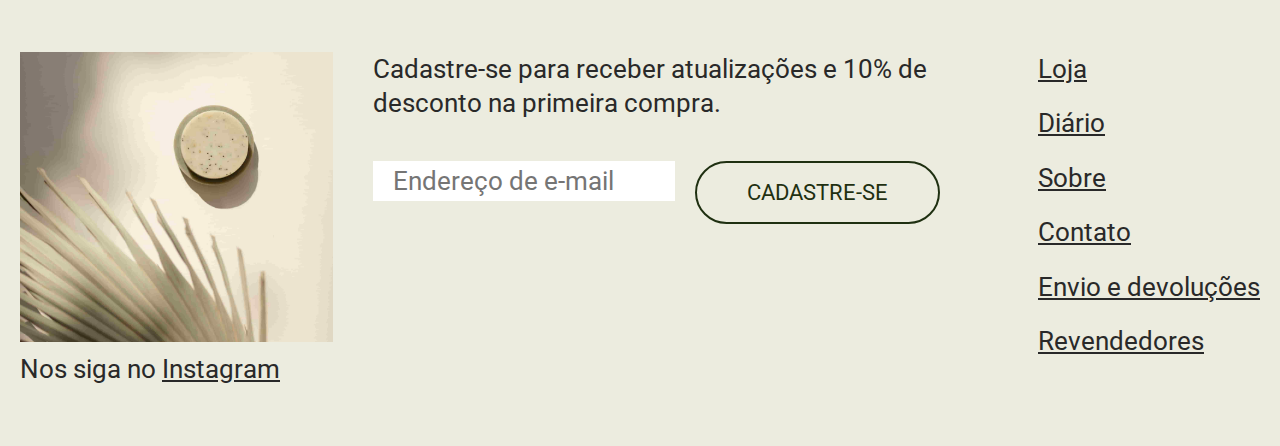
==== commit 9e5bfc27: "Adiciona description nas páginas" ====
--- a/index.html
+++ b/index.html
@@ -5,6 +5,7 @@
   <meta name="viewport" content="width=device-width, initial-scale=1.0">
   <title>Alta Loma</title>
   <link rel="stylesheet" href="./css/style.css">
+  <meta name="description" content="Sabonetes naturais feitos com os melhores ingredientes, para todos os tipos de peles.">
 
   <link rel="preconnect" href="https://fonts.googleapis.com">
   <link rel="preconnect" href="https://fonts.gstatic.com" crossorigin>
--- a/css/style.css
+++ b/css/style.css
@@ -14,3 +14,20 @@
 @import url(./home/sobre-home.css);
 @import url(./home/diario-home.css);
 
+/* LOJA */
+@import url(./loja/loja.css);
+
+/* SOBRE */
+@import url(./sobre/sobre.css);
+
+/* DIÁRIO */
+@import url(./diario/diario.css);
+
+/* CONTATO */
+@import url(./contato/contato.css);
+@import url(./contato/envio.css);
+@import url(./contato/revendedores.css);
+
+/* PRODUTOS */
+@import url(./produtos/produtos.css);
+
